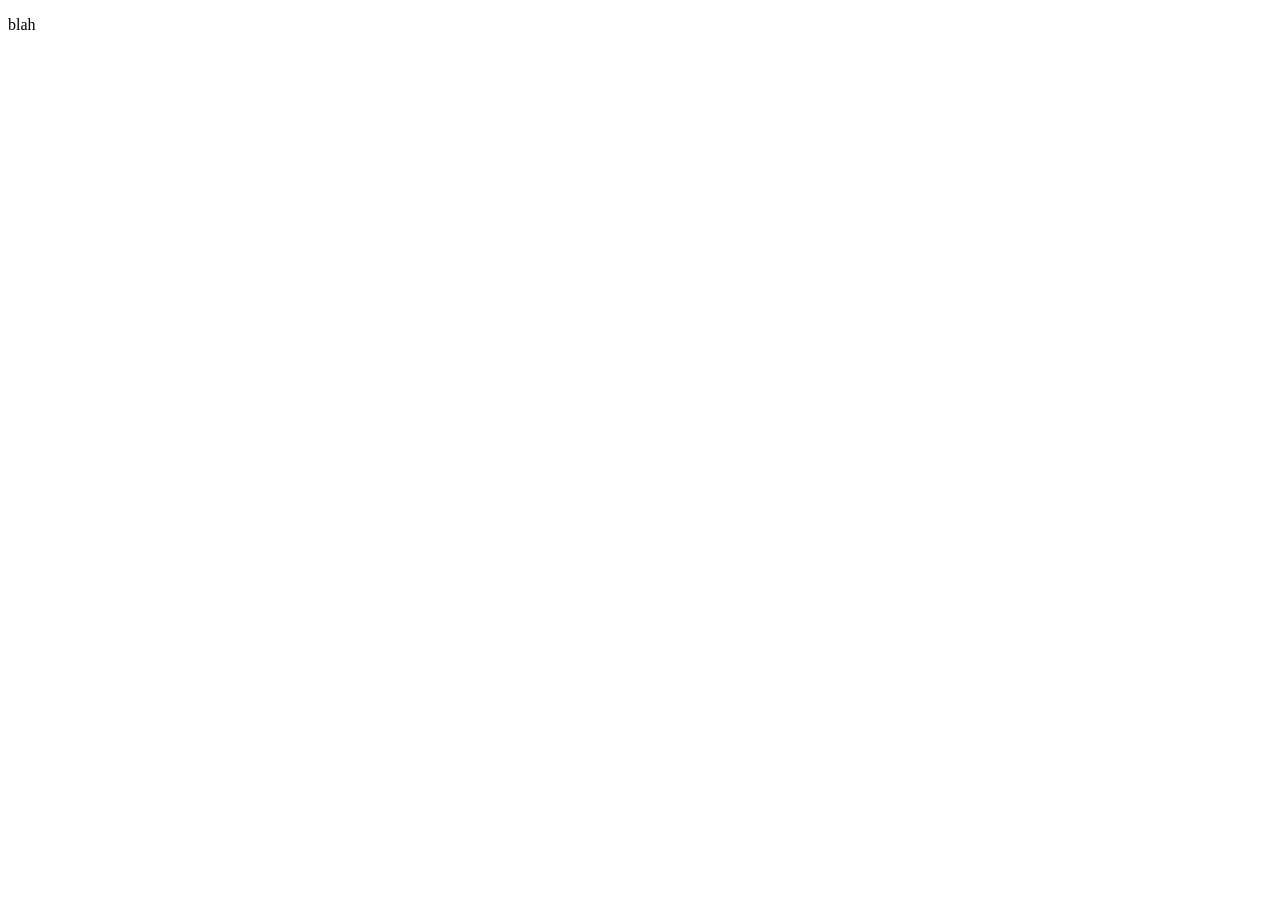
==== index.html @ 20fc5f31 "update" ====
<!DOCTYPE html>
<html lang="en">
    <head>
        <title>this user</title>
        <meta charset="utf-8">
        <meta name="viewport" content="width=device-width, initial-scale=1">
		<meta name="description" content="Portfolio website">
    </head>
    <body>
		<p>blah</p>
    </body>
</html>
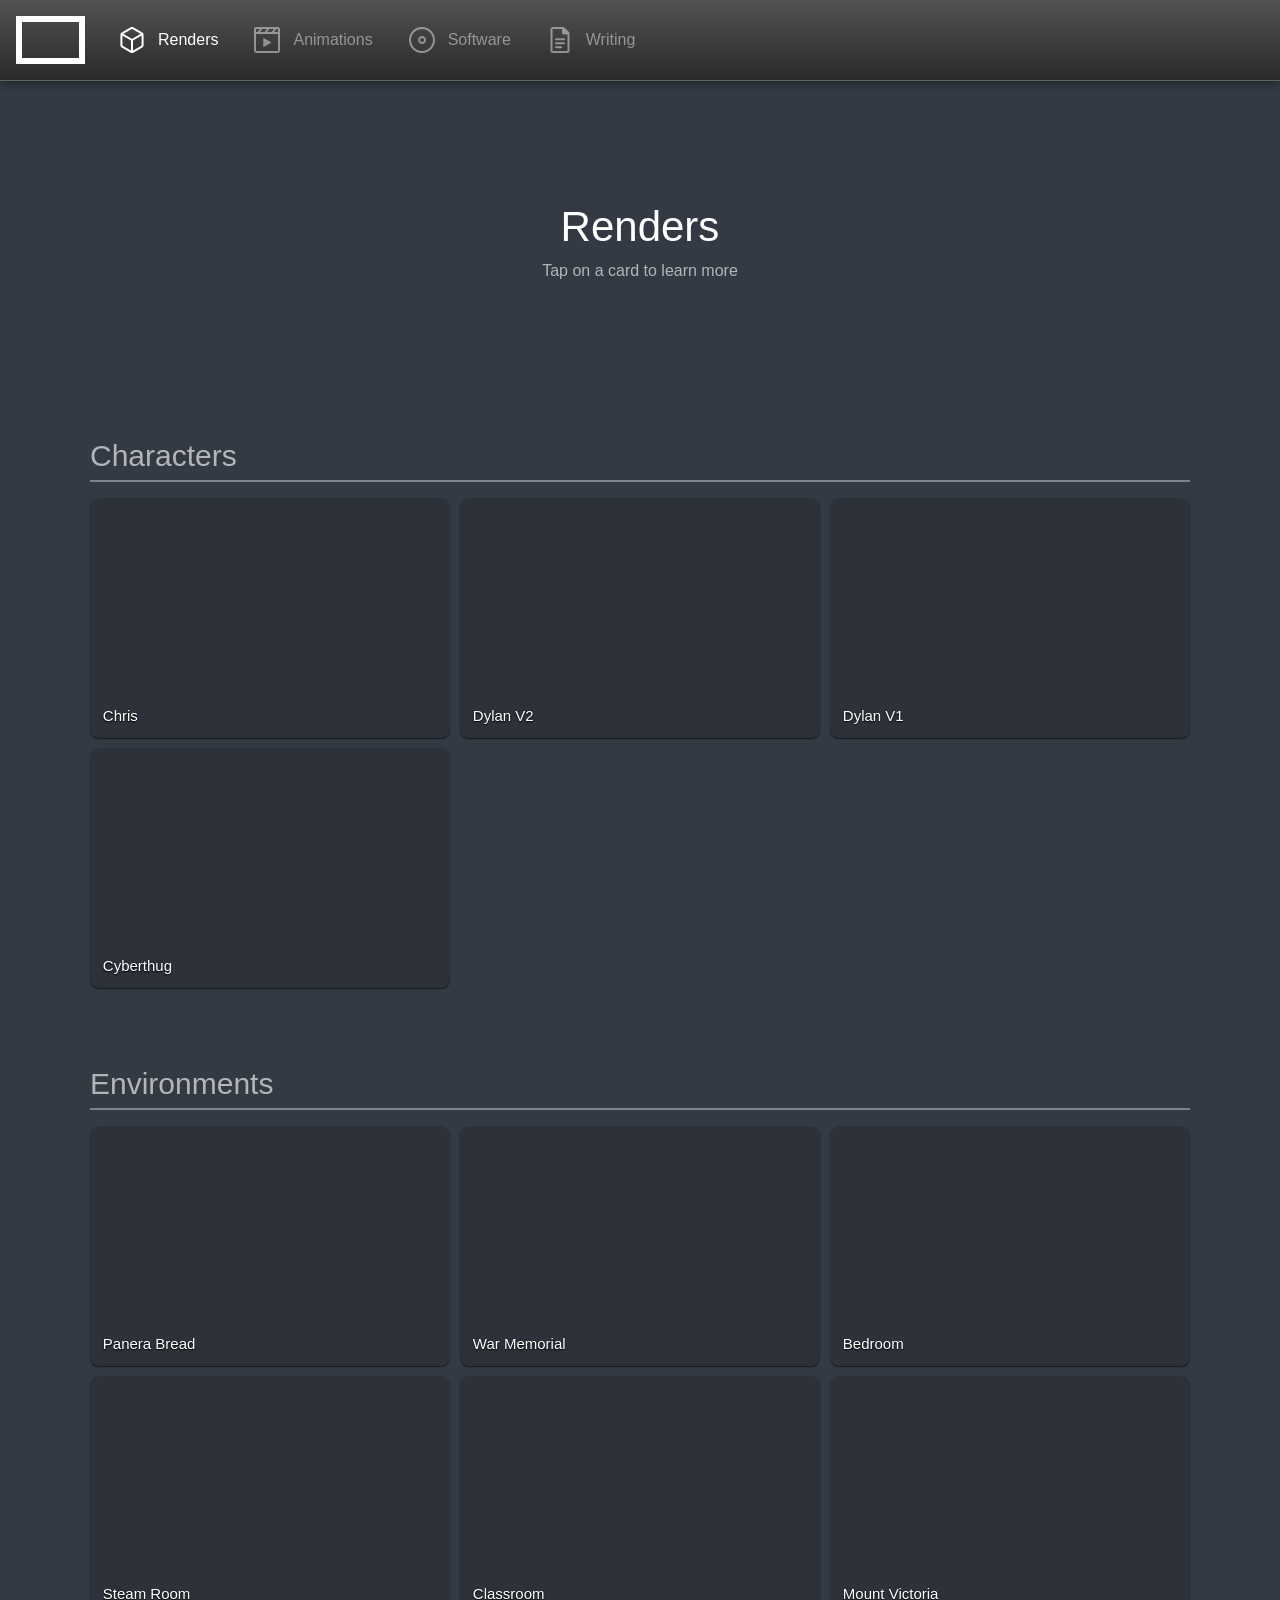
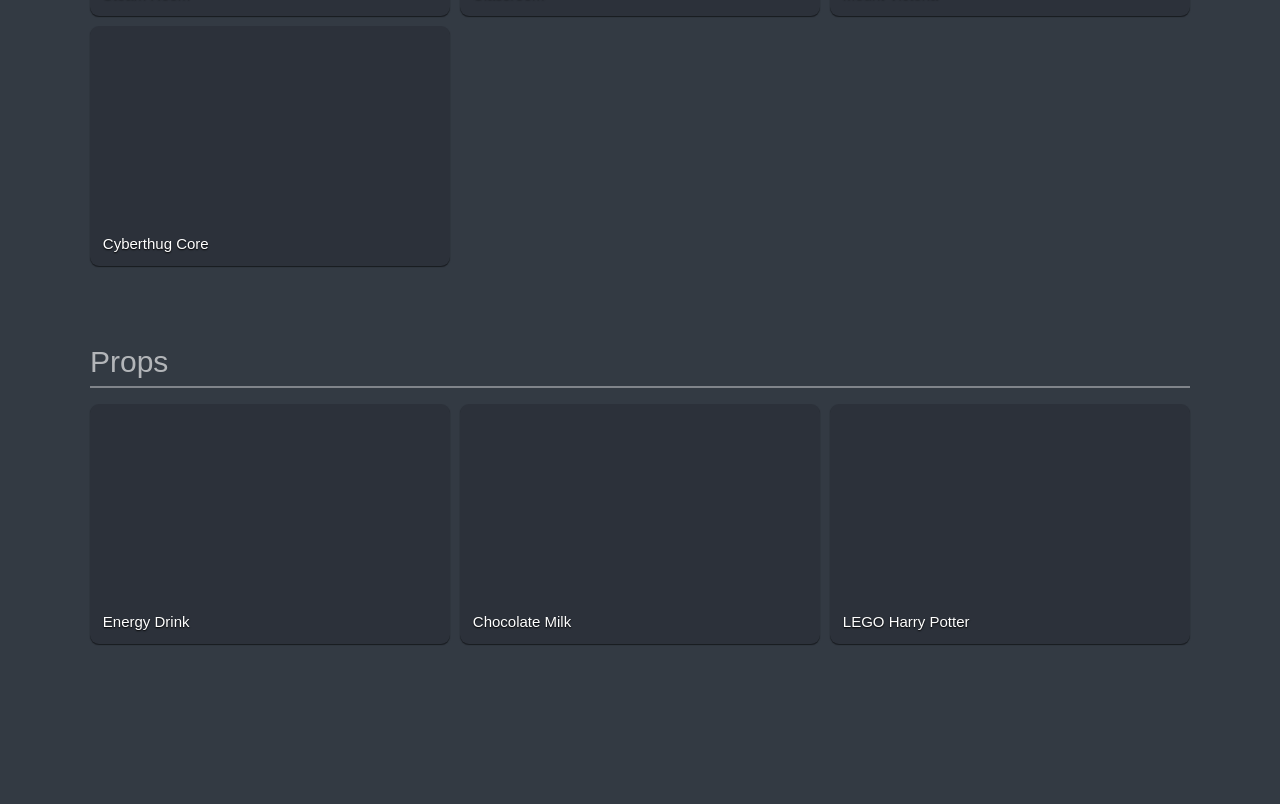
==== commit 7ac056d6: "update" ====
--- a/index.html
+++ b/index.html
@@ -1,12 +1,14 @@
 <!DOCTYPE html>
 <html lang="en">
     <head>
-        <title>this user</title>
+        <title>thisuser2000</title>
         <meta charset="utf-8">
         <meta name="viewport" content="width=device-width, initial-scale=1">
-		<meta name="description" content="Portfolio website">
+		<meta name="description" content="Portfolio website for a user">
+		<link rel="icon" type="image/x-icon" href="assets/favicon.png">
+		<meta http-equiv="refresh" content="0; url='renders.html'"/>
     </head>
     <body>
-		<p>blah</p>
+
     </body>
 </html>
